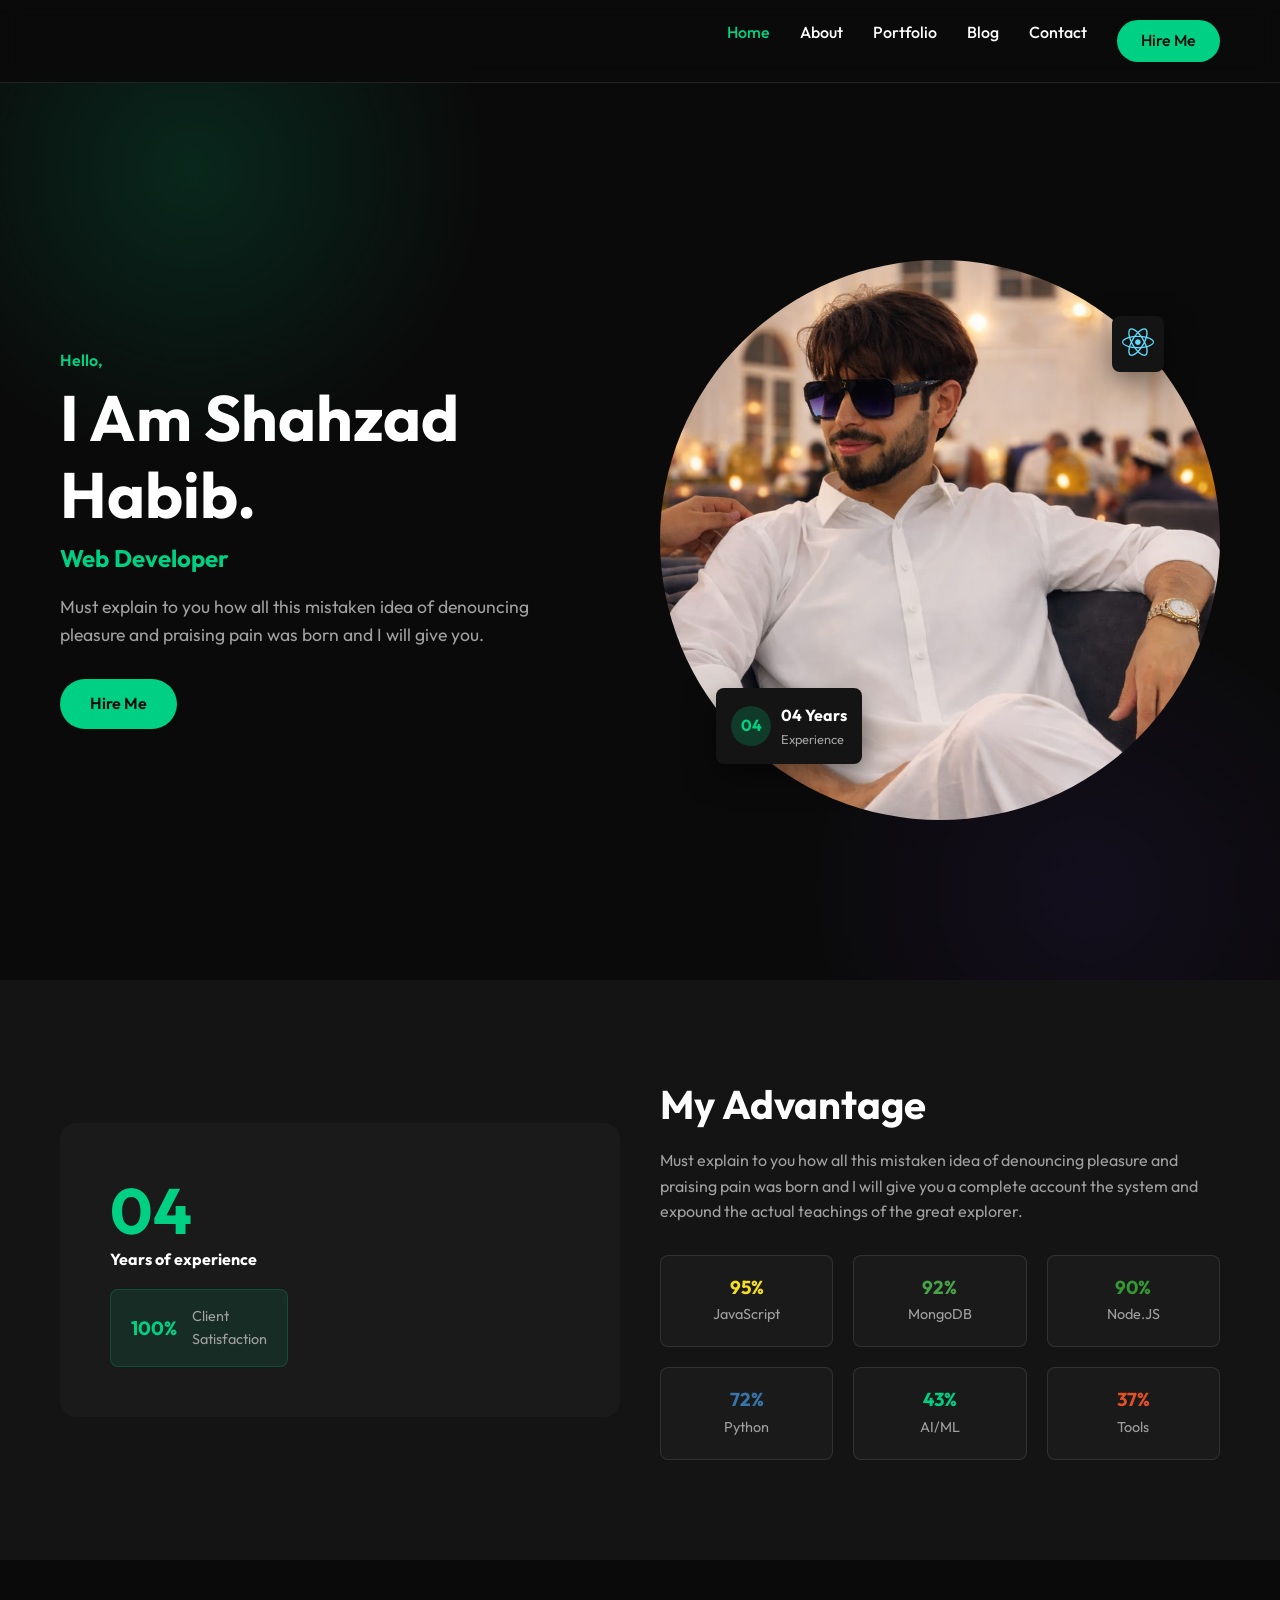
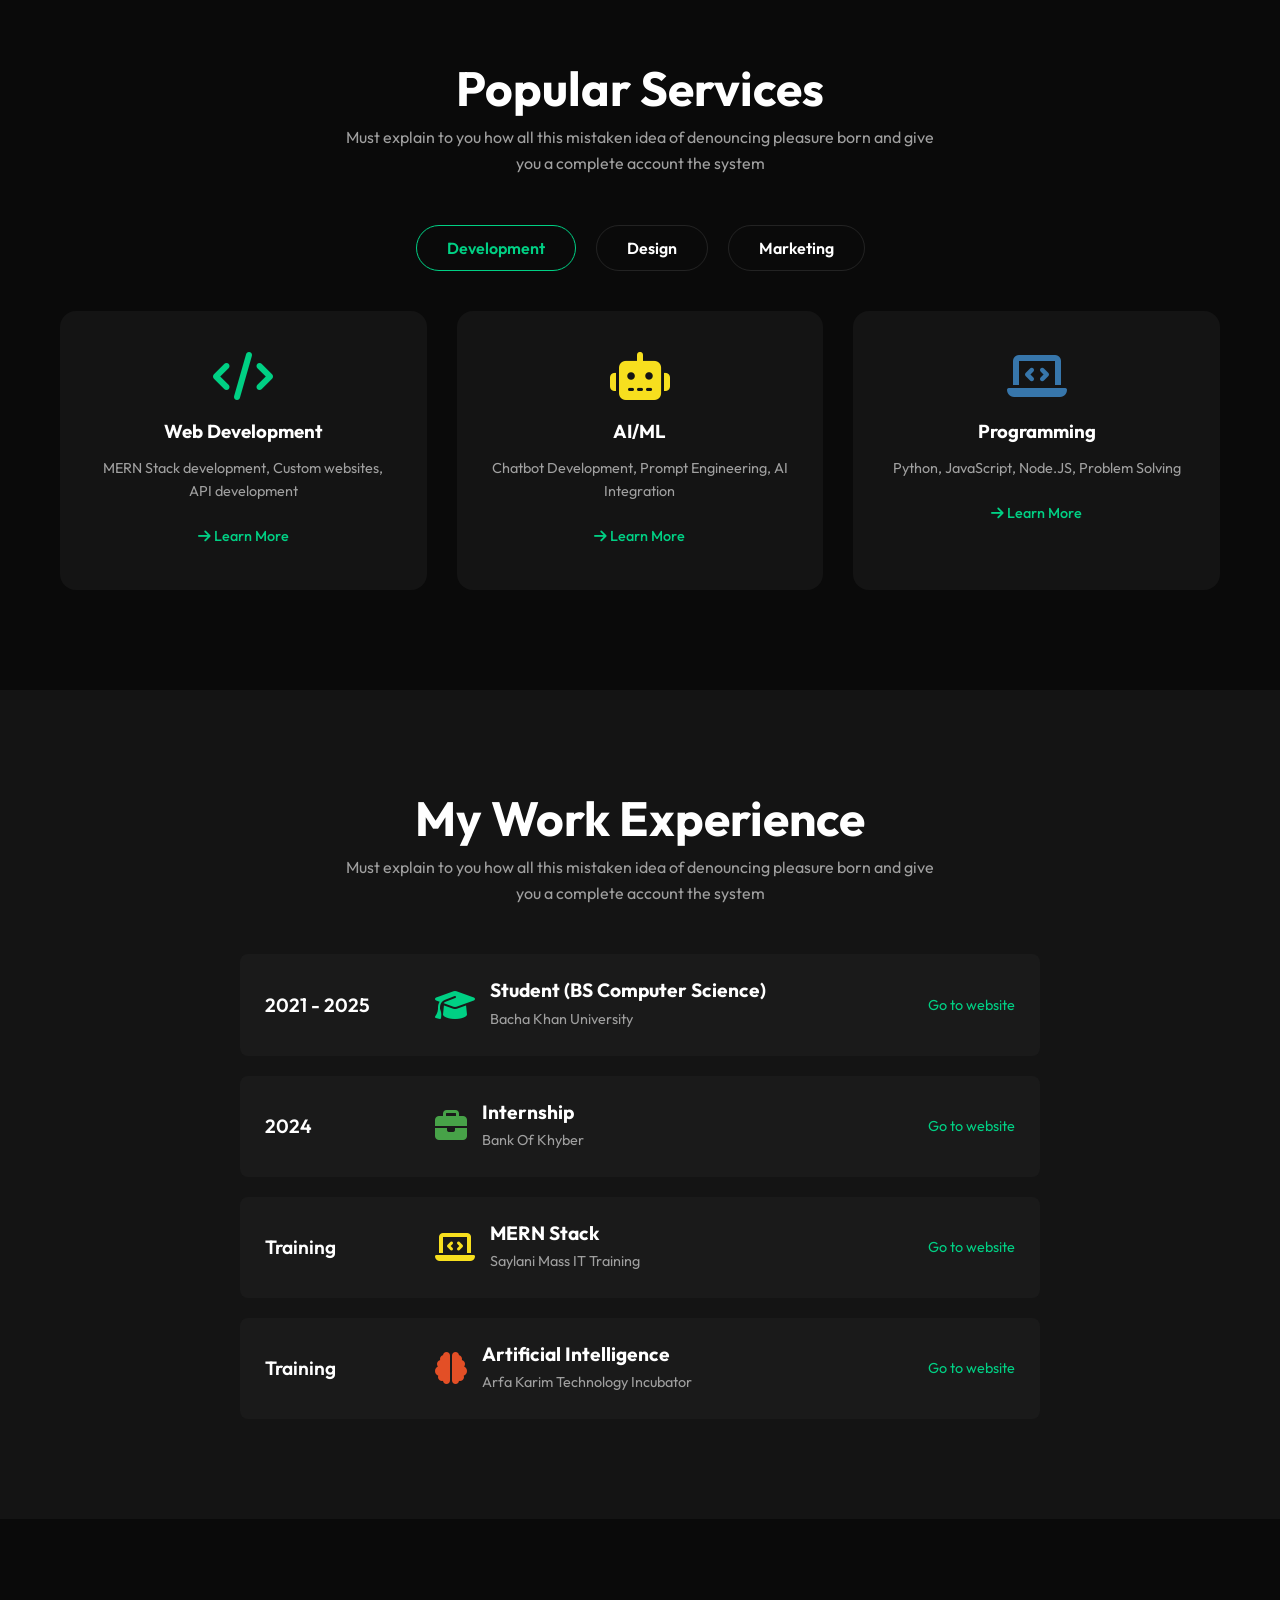
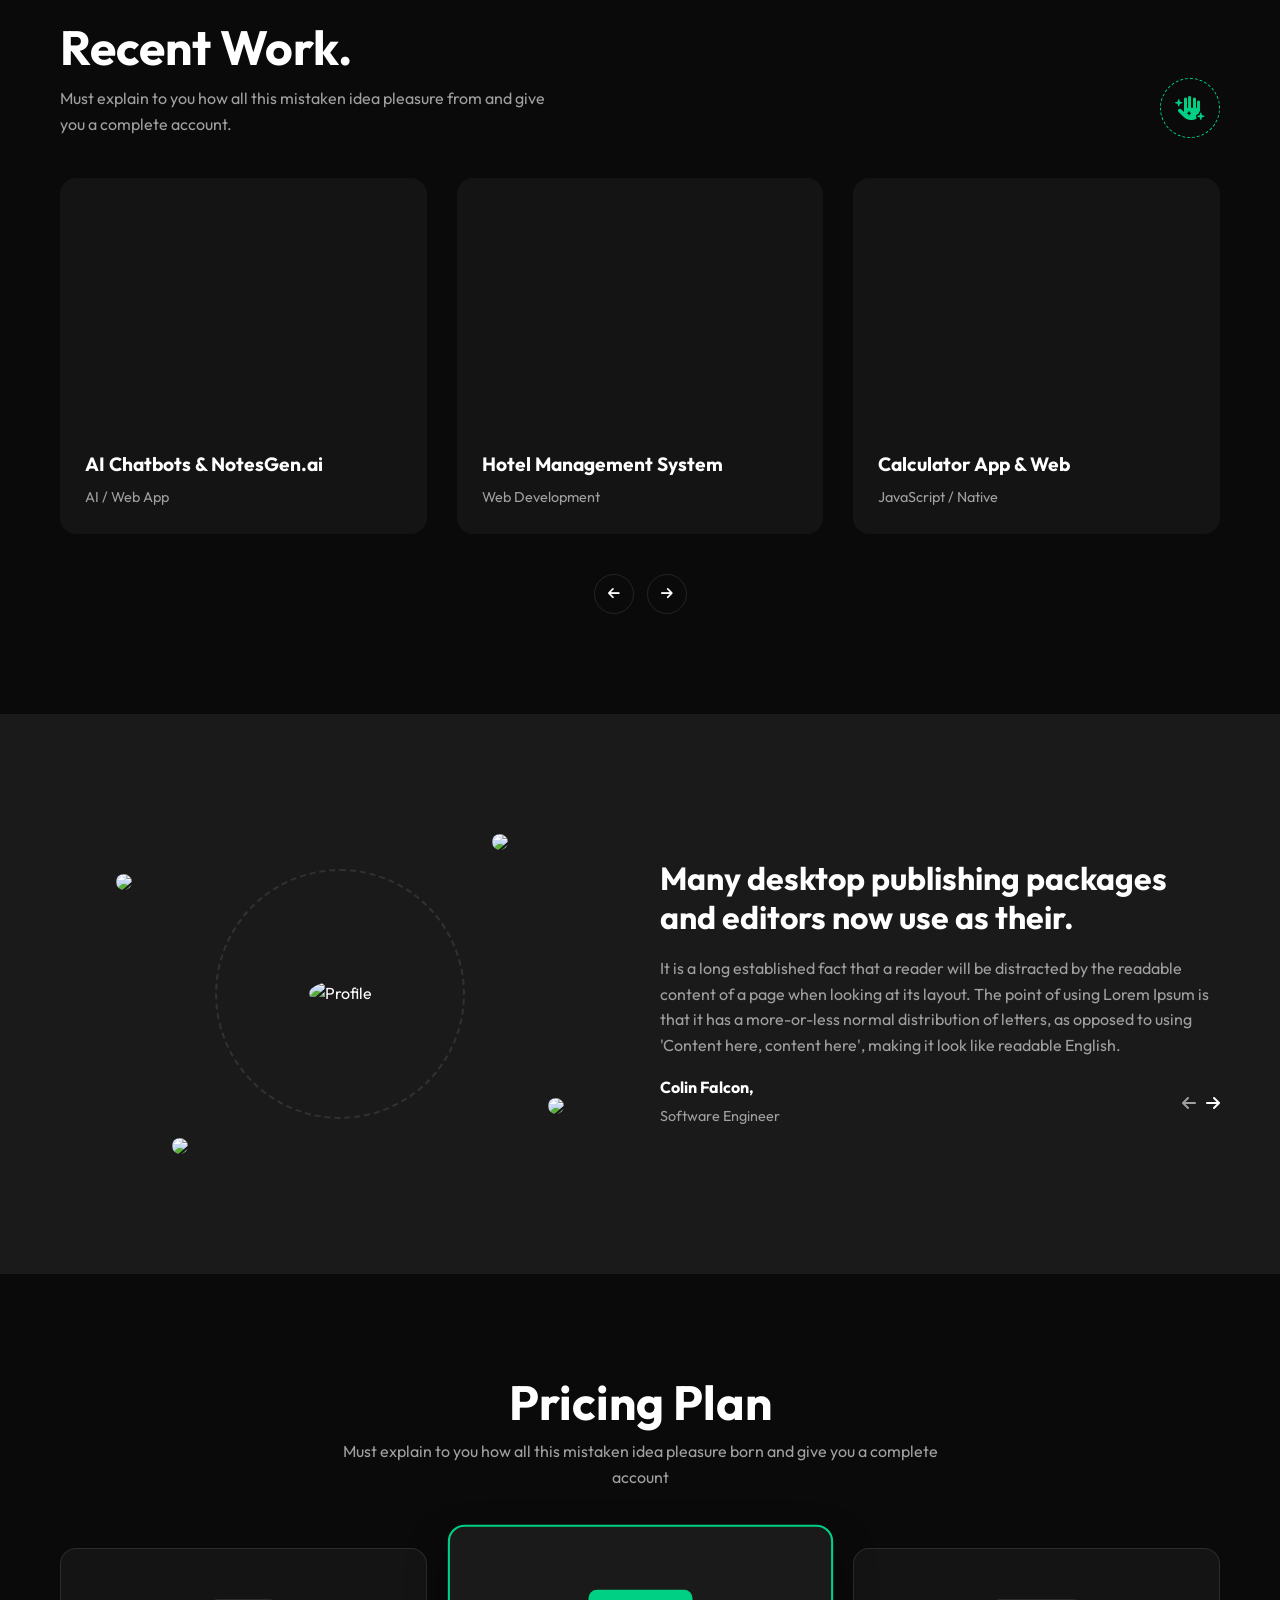
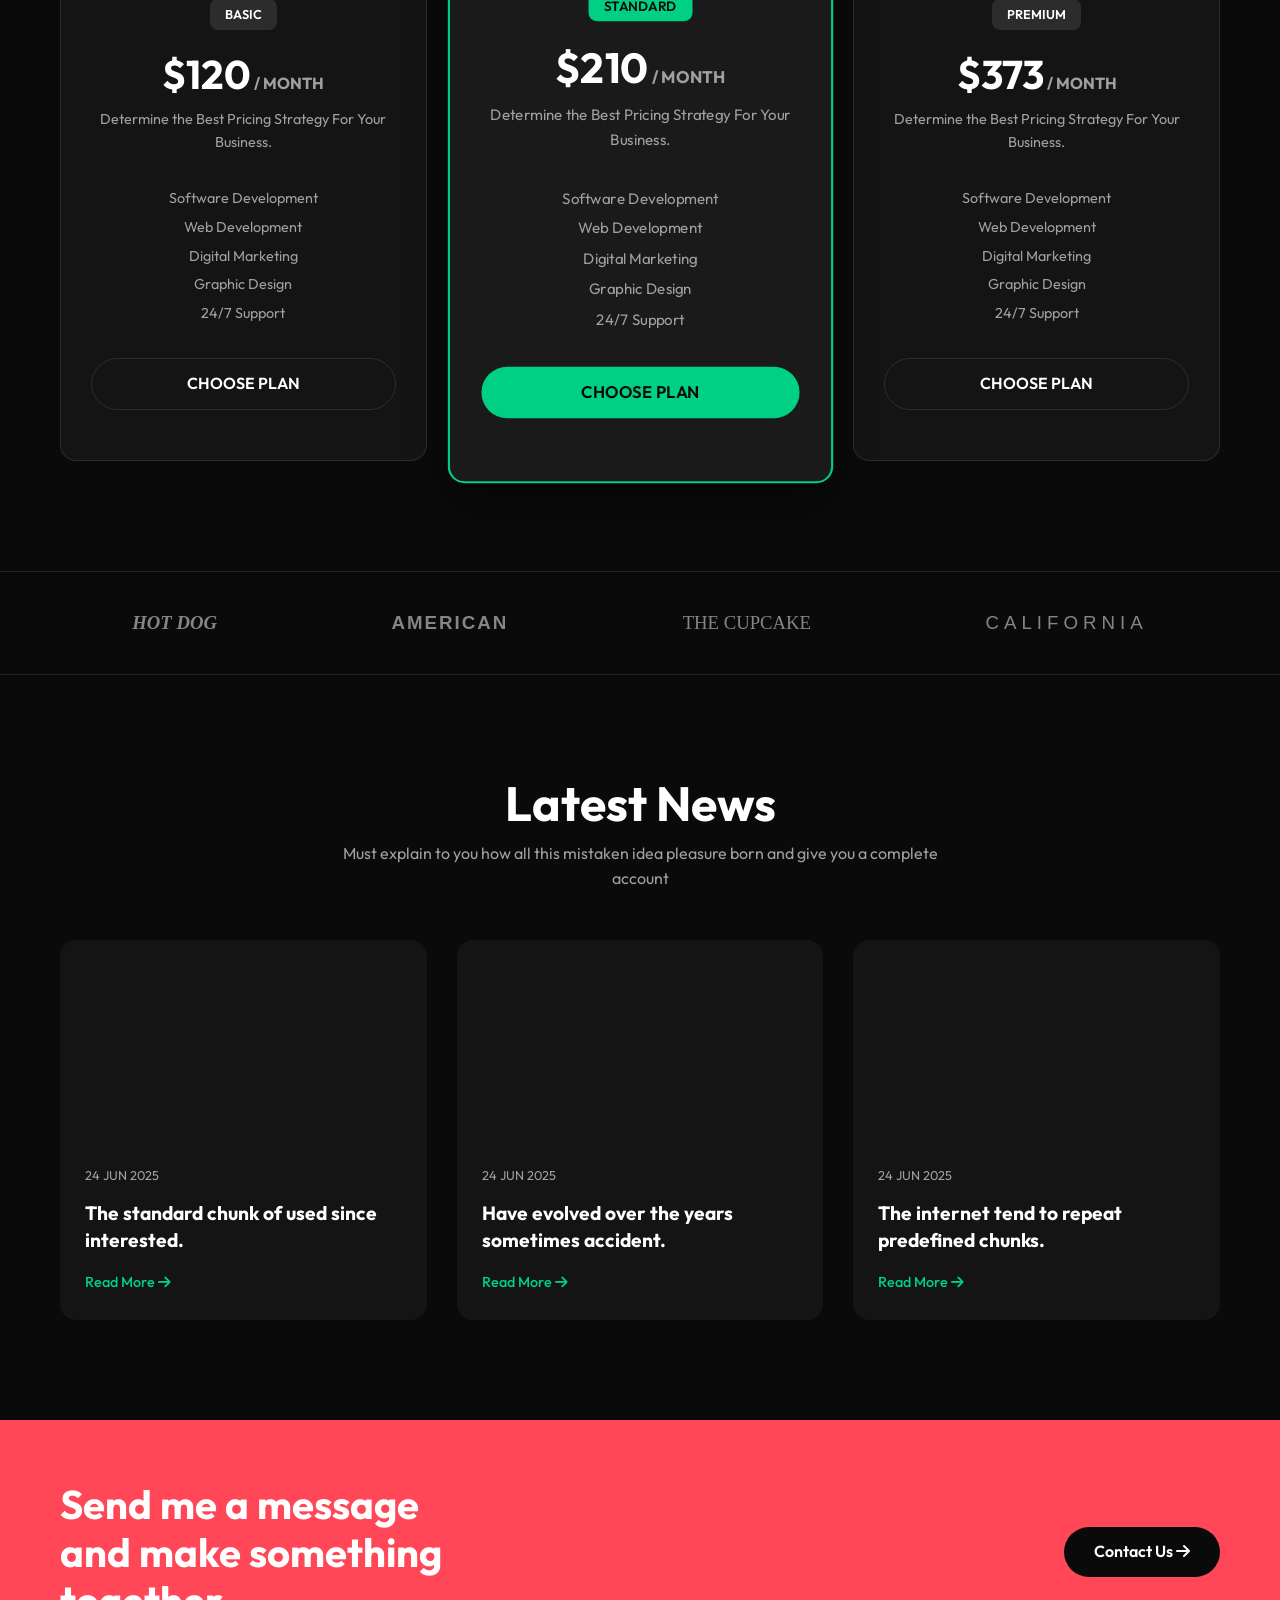
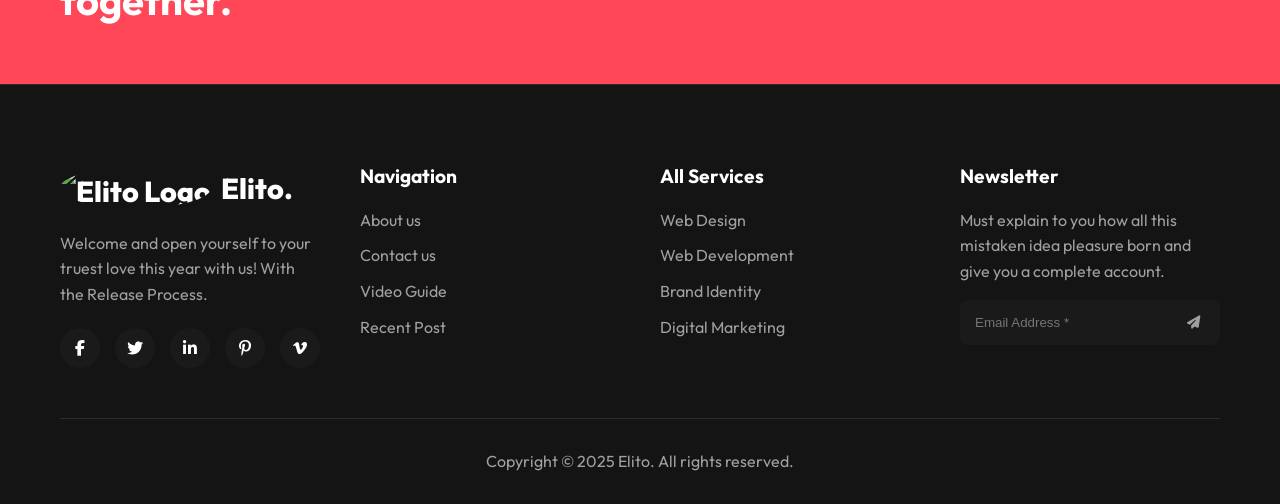
==== index.html @ 78af6037 "Convert PHP to HTML" ====
<!DOCTYPE html>
<html lang="en">
<head>
    <meta charset="UTF-8">
    <meta name="viewport" content="width=device-width, initial-scale=1.0">
    <title>Shahzad Habib - Web Developer Portfolio</title>
    
    <!-- CSS -->
    <link rel="stylesheet" href="assets/css/style.css">
    
    <!-- FontAwesome for Icons -->
    <link rel="stylesheet" href="https://cdnjs.cloudflare.com/ajax/libs/font-awesome/6.4.0/css/all.min.css">
</head>
<body>

<header class="header">
    <div class="container">
        <a href="index.html" class="logo">
            <!-- Add your logo image or text here -->
        </a>
        
        <div class="mobile-toggle" id="mobile-toggle">
            <i class="fas fa-bars"></i>
        </div>

        <nav>
            <ul class="nav-links" id="nav-links">
                <li class="active"><a href="index.html">Home</a></li>
                <li class=""><a href="about.html">About</a></li>
                <li class=""><a href="portfolio.html">Portfolio</a></li>
                <li class=""><a href="blog.html">Blog</a></li>
                <li class=""><a href="contact.html">Contact</a></li>
                <li><a href="#hire" class="btn btn-primary" style="padding: 8px 24px;">Hire Me</a></li>
            </ul>
        </nav>
    </div>
</header>

<main style="padding-top: 80px;">


<!-- Hero Section -->
<section class="hero" style="min-height: 100vh; display: flex; align-items: center; position: relative; overflow: hidden; padding-top: 120px;">
    <!-- Abstract Gradient Background -->
    <div style="position: absolute; top: -20%; left: -10%; width: 50%; height: 60%; background: radial-gradient(circle, rgba(0,208,132,0.15) 0%, rgba(10,10,10,0) 70%); z-index: -1;"></div>
    <div style="position: absolute; bottom: -20%; right: -10%; width: 50%; height: 60%; background: radial-gradient(circle, rgba(100,50,200,0.1) 0%, rgba(10,10,10,0) 70%); z-index: -1;"></div>

    <div class="container grid-2" style="align-items: center;">
        <div class="hero-content">
            <h4 class="text-primary" style="margin-bottom: 10px; font-weight: 600;">Hello,</h4>
            <h1 style="font-size: 4rem; margin-bottom: 10px;">I Am Shahzad Habib.</h1>
            <h3 class="text-primary" style="font-size: 1.5rem; margin-bottom: 20px;">Web Developer</h3>
            <p class="text-muted" style="margin-bottom: 30px; font-size: 1.1rem; max-width: 500px;">
                Must explain to you how all this mistaken idea of denouncing pleasure and praising pain was born and I will give you.
            </p>
            <a href="#contact" class="btn btn-primary">Hire Me</a>
        </div>
        
        <div class="hero-image" style="position: relative;">
            <div style="background: linear-gradient(145deg, #00D084, #007bb5); border-radius: 50%; width: 450px; height: 450px; position: absolute; top: 50%; left: 50%; transform: translate(-50%, -50%); z-index: -1;"></div>
            <img src="assets/images/profile.jpg" alt="Shahzad Habib" style="width: 100%; border-radius: 50%; object-fit: cover; aspect-ratio: 1/1;">
            
            <!-- Floating Elements -->
            <div style="position: absolute; top: 10%; right: 10%; background: var(--bg-card); padding: 10px; border-radius: var(--radius-sm); box-shadow: 0 10px 30px rgba(0,0,0,0.5);">
                <i class="fab fa-react" style="color: #61DAFB; font-size: 2rem;"></i>
            </div>
            <div style="position: absolute; bottom: 10%; left: 10%; background: var(--bg-card); padding: 15px; border-radius: var(--radius-sm); display: flex; align-items: center; gap: 10px; box-shadow: 0 10px 30px rgba(0,0,0,0.5);">
                <div style="background: rgba(0,208,132,0.2); color: var(--primary); width: 40px; height: 40px; display: flex; align-items: center; justify-content: center; border-radius: 50%; font-weight: bold;">04</div>
                <div>
                    <div style="font-weight: bold;">04 Years</div>
                    <div class="text-muted" style="font-size: 0.8rem;">Experience</div>
                </div>
            </div>
        </div>
    </div>
</section>

<!-- My Advantage Section -->
<section style="background-color: var(--bg-card);">
    <div class="container grid-2" style="align-items: center;">
        <div>
            <div style="background: var(--bg-lighter); padding: 50px; border-radius: var(--radius-md); position: relative;">
                <h2 style="font-size: 4rem; color: var(--primary); margin-bottom: 0;">04</h2>
                <h4 style="margin-bottom: 20px;">Years of experience</h4>
                <div style="display: flex; align-items: center; gap: 15px; background: rgba(0,208,132,0.1); padding: 15px 20px; border-radius: var(--radius-sm); border: 1px solid rgba(0,208,132,0.2); width: fit-content;">
                    <span style="color: var(--primary); font-weight: bold; font-size: 1.2rem;">100%</span>
                    <span class="text-muted" style="font-size: 0.9rem;">Client<br>Satisfaction</span>
                </div>
            </div>
        </div>
        
        <div>
            <h2 style="font-size: 2.5rem; margin-bottom: 20px;">My Advantage</h2>
            <p class="text-muted" style="margin-bottom: 30px;">Must explain to you how all this mistaken idea of denouncing pleasure and praising pain was born and I will give you a complete account the system and expound the actual teachings of the great explorer.</p>
            
            <div class="grid-3" style="gap: 20px;">
                <!-- Skill items -->
                <div style="background: var(--bg-lighter); padding: 20px; border-radius: var(--radius-sm); text-align: center; border: 1px solid var(--border-color);">
                    <h3 style="color: #F7DF1E; margin-bottom: 5px;">95%</h3>
                    <p class="text-muted" style="font-size: 0.9rem;">JavaScript</p>
                </div>
                <div style="background: var(--bg-lighter); padding: 20px; border-radius: var(--radius-sm); text-align: center; border: 1px solid var(--border-color);">
                    <h3 style="color: #47A248; margin-bottom: 5px;">92%</h3>
                    <p class="text-muted" style="font-size: 0.9rem;">MongoDB</p>
                </div>
                <div style="background: var(--bg-lighter); padding: 20px; border-radius: var(--radius-sm); text-align: center; border: 1px solid var(--border-color);">
                    <h3 style="color: #339933; margin-bottom: 5px;">90%</h3>
                    <p class="text-muted" style="font-size: 0.9rem;">Node.JS</p>
                </div>
                <div style="background: var(--bg-lighter); padding: 20px; border-radius: var(--radius-sm); text-align: center; border: 1px solid var(--border-color);">
                    <h3 style="color: #3776AB; margin-bottom: 5px;">72%</h3>
                    <p class="text-muted" style="font-size: 0.9rem;">Python</p>
                </div>
                <div style="background: var(--bg-lighter); padding: 20px; border-radius: var(--radius-sm); text-align: center; border: 1px solid var(--border-color);">
                    <h3 style="color: var(--primary); margin-bottom: 5px;">43%</h3>
                    <p class="text-muted" style="font-size: 0.9rem;">AI/ML</p>
                </div>
                <div style="background: var(--bg-lighter); padding: 20px; border-radius: var(--radius-sm); text-align: center; border: 1px solid var(--border-color);">
                    <h3 style="color: #E34F26; margin-bottom: 5px;">37%</h3>
                    <p class="text-muted" style="font-size: 0.9rem;">Tools</p>
                </div>
            </div>
        </div>
    </div>
</section>

<!-- Popular Services -->
<section>
    <div class="container">
        <h2 class="section-title">Popular Services</h2>
        <p class="section-subtitle">Must explain to you how all this mistaken idea of denouncing pleasure born and give you a complete account the system</p>
        
        <div style="display: flex; justify-content: center; gap: 20px; margin-bottom: 40px;">
            <button class="btn btn-outline" style="border-color: var(--primary); color: var(--primary);">Development</button>
            <button class="btn btn-outline">Design</button>
            <button class="btn btn-outline">Marketing</button>
        </div>

        <div class="grid-3">
            <div style="background: var(--bg-card); padding: 40px 30px; border-radius: var(--radius-md); text-align: center; border: 1px solid transparent; transition: var(--transition);" onmouseover="this.style.borderColor='var(--primary)'" onmouseout="this.style.borderColor='transparent'">
                <i class="fas fa-code" style="font-size: 3rem; color: var(--primary); margin-bottom: 20px;"></i>
                <h3 style="margin-bottom: 15px;">Web Development</h3>
                <p class="text-muted" style="margin-bottom: 20px; font-size: 0.9rem;">MERN Stack development, Custom websites, API development</p>
                <a href="#" style="color: var(--primary); font-weight: 500; font-size: 0.9rem;"><i class="fas fa-arrow-right"></i> Learn More</a>
            </div>
            
            <div style="background: var(--bg-card); padding: 40px 30px; border-radius: var(--radius-md); text-align: center; border: 1px solid transparent; transition: var(--transition);" onmouseover="this.style.borderColor='var(--primary)'" onmouseout="this.style.borderColor='transparent'">
                <i class="fas fa-robot" style="font-size: 3rem; color: #f7df1e; margin-bottom: 20px;"></i>
                <h3 style="margin-bottom: 15px;">AI/ML</h3>
                <p class="text-muted" style="margin-bottom: 20px; font-size: 0.9rem;">Chatbot Development, Prompt Engineering, AI Integration</p>
                <a href="#" style="color: var(--primary); font-weight: 500; font-size: 0.9rem;"><i class="fas fa-arrow-right"></i> Learn More</a>
            </div>
            
            <div style="background: var(--bg-card); padding: 40px 30px; border-radius: var(--radius-md); text-align: center; border: 1px solid transparent; transition: var(--transition);" onmouseover="this.style.borderColor='var(--primary)'" onmouseout="this.style.borderColor='transparent'">
                <i class="fas fa-laptop-code" style="font-size: 3rem; color: #3776ab; margin-bottom: 20px;"></i>
                <h3 style="margin-bottom: 15px;">Programming</h3>
                <p class="text-muted" style="margin-bottom: 20px; font-size: 0.9rem;">Python, JavaScript, Node.JS, Problem Solving</p>
                <a href="#" style="color: var(--primary); font-weight: 500; font-size: 0.9rem;"><i class="fas fa-arrow-right"></i> Learn More</a>
            </div>
        </div>
    </div>
</section>

<!-- Work Experience -->
<section style="background: var(--bg-card);">
    <div class="container">
        <h2 class="section-title">My Work Experience</h2>
        <p class="section-subtitle">Must explain to you how all this mistaken idea of denouncing pleasure born and give you a complete account the system</p>
        
        <div style="max-width: 800px; margin: 0 auto; display: flex; flex-direction: column; gap: 20px;">
            <div style="background: var(--bg-lighter); padding: 25px; border-radius: var(--radius-sm); display: flex; align-items: center; justify-content: space-between; flex-wrap: wrap; gap: 20px; transition: var(--transition);" onmouseover="this.style.transform='translateX(10px)'" onmouseout="this.style.transform='translateX(0)'">
                <div style="font-weight: 600; font-size: 1.2rem; min-width: 150px;">2021 - 2025</div>
                <div style="display: flex; align-items: center; gap: 15px; flex: 1;">
                    <i class="fas fa-graduation-cap" style="font-size: 2rem; color: var(--primary);"></i>
                    <div>
                        <h3 style="margin-bottom: 5px; font-size: 1.2rem;">Student (BS Computer Science)</h3>
                        <p class="text-muted" style="font-size: 0.9rem;">Bacha Khan University</p>
                    </div>
                </div>
                <a href="#" style="color: var(--primary); font-size: 0.9rem;">Go to website</a>
            </div>
            
            <div style="background: var(--bg-lighter); padding: 25px; border-radius: var(--radius-sm); display: flex; align-items: center; justify-content: space-between; flex-wrap: wrap; gap: 20px; transition: var(--transition);" onmouseover="this.style.transform='translateX(10px)'" onmouseout="this.style.transform='translateX(0)'">
                <div style="font-weight: 600; font-size: 1.2rem; min-width: 150px;">2024</div>
                <div style="display: flex; align-items: center; gap: 15px; flex: 1;">
                    <i class="fas fa-briefcase" style="font-size: 2rem; color: #47A248;"></i>
                    <div>
                        <h3 style="margin-bottom: 5px; font-size: 1.2rem;">Internship</h3>
                        <p class="text-muted" style="font-size: 0.9rem;">Bank Of Khyber</p>
                    </div>
                </div>
                <a href="#" style="color: var(--primary); font-size: 0.9rem;">Go to website</a>
            </div>

            <div style="background: var(--bg-lighter); padding: 25px; border-radius: var(--radius-sm); display: flex; align-items: center; justify-content: space-between; flex-wrap: wrap; gap: 20px; transition: var(--transition);" onmouseover="this.style.transform='translateX(10px)'" onmouseout="this.style.transform='translateX(0)'">
                <div style="font-weight: 600; font-size: 1.2rem; min-width: 150px;">Training</div>
                <div style="display: flex; align-items: center; gap: 15px; flex: 1;">
                    <i class="fas fa-laptop-code" style="font-size: 2rem; color: #F7DF1E;"></i>
                    <div>
                        <h3 style="margin-bottom: 5px; font-size: 1.2rem;">MERN Stack</h3>
                        <p class="text-muted" style="font-size: 0.9rem;">Saylani Mass IT Training</p>
                    </div>
                </div>
                <a href="#" style="color: var(--primary); font-size: 0.9rem;">Go to website</a>
            </div>

            <div style="background: var(--bg-lighter); padding: 25px; border-radius: var(--radius-sm); display: flex; align-items: center; justify-content: space-between; flex-wrap: wrap; gap: 20px; transition: var(--transition);" onmouseover="this.style.transform='translateX(10px)'" onmouseout="this.style.transform='translateX(0)'">
                <div style="font-weight: 600; font-size: 1.2rem; min-width: 150px;">Training</div>
                <div style="display: flex; align-items: center; gap: 15px; flex: 1;">
                    <i class="fas fa-brain" style="font-size: 2rem; color: #E34F26;"></i>
                    <div>
                        <h3 style="margin-bottom: 5px; font-size: 1.2rem;">Artificial Intelligence</h3>
                        <p class="text-muted" style="font-size: 0.9rem;">Arfa Karim Technology Incubator</p>
                    </div>
                </div>
                <a href="#" style="color: var(--primary); font-size: 0.9rem;">Go to website</a>
            </div>
        </div>
    </div>
</section>

<!-- Recent Work -->
<section>
    <div class="container">
        <div style="display: flex; justify-content: space-between; align-items: flex-end; margin-bottom: 40px;">
            <div>
                <h2 class="section-title" style="text-align: left; margin-bottom: 10px;">Recent Work.</h2>
                <p class="text-muted" style="max-width: 500px;">Must explain to you how all this mistaken idea pleasure from and give you a complete account.</p>
            </div>
            <div>
                <div style="width: 60px; height: 60px; border-radius: 50%; border: 1px dashed var(--primary); display: flex; align-items: center; justify-content: center;">
                    <i class="fas fa-hand-sparkles" style="color: var(--primary); font-size: 1.5rem;"></i>
                </div>
            </div>
        </div>

        <div class="grid-3">
            <div style="border-radius: var(--radius-md); overflow: hidden; background: var(--bg-card);">
                <div style="height: 250px; background: url('https://images.unsplash.com/photo-1555066931-4365d14bab8c?auto=format&fit=crop&q=80') center/cover; position: relative;">
                    <div style="position: absolute; inset: 0; background: rgba(0,0,0,0.5); opacity: 0; transition: var(--transition); display: flex; align-items: center; justify-content: center;" onmouseover="this.style.opacity='1'" onmouseout="this.style.opacity='0'">
                        <a href="#" class="btn btn-primary">View Case <i class="fas fa-arrow-right"></i></a>
                    </div>
                </div>
                <div style="padding: 25px;">
                    <h3 style="margin-bottom: 10px; font-size: 1.2rem;">AI Chatbots & NotesGen.ai</h3>
                    <p class="text-muted" style="font-size: 0.9rem;">AI / Web App</p>
                </div>
            </div>
            
            <div style="border-radius: var(--radius-md); overflow: hidden; background: var(--bg-card);">
                <div style="height: 250px; background: url('https://images.unsplash.com/photo-1566073771259-6a8506099945?auto=format&fit=crop&q=80') center/cover; position: relative;">
                    <div style="position: absolute; inset: 0; background: rgba(0,0,0,0.5); opacity: 0; transition: var(--transition); display: flex; align-items: center; justify-content: center;" onmouseover="this.style.opacity='1'" onmouseout="this.style.opacity='0'">
                        <a href="#" class="btn btn-primary">View Case <i class="fas fa-arrow-right"></i></a>
                    </div>
                </div>
                <div style="padding: 25px;">
                    <h3 style="margin-bottom: 10px; font-size: 1.2rem;">Hotel Management System</h3>
                    <p class="text-muted" style="font-size: 0.9rem;">Web Development</p>
                </div>
            </div>

            <div style="border-radius: var(--radius-md); overflow: hidden; background: var(--bg-card);">
                <div style="height: 250px; background: url('https://images.unsplash.com/photo-1587145820266-a5951ee6f620?auto=format&fit=crop&q=80') center/cover; position: relative;">
                    <div style="position: absolute; inset: 0; background: rgba(0,0,0,0.5); opacity: 0; transition: var(--transition); display: flex; align-items: center; justify-content: center;" onmouseover="this.style.opacity='1'" onmouseout="this.style.opacity='0'">
                        <a href="#" class="btn btn-primary">View Case <i class="fas fa-arrow-right"></i></a>
                    </div>
                </div>
                <div style="padding: 25px;">
                    <h3 style="margin-bottom: 10px; font-size: 1.2rem;">Calculator App & Web</h3>
                    <p class="text-muted" style="font-size: 0.9rem;">JavaScript / Native</p>
                </div>
            </div>
        </div>
        
        <div style="text-align: center; margin-top: 40px;">
            <button style="background: transparent; border: 1px solid var(--border-color); color: var(--text-main); width: 40px; height: 40px; border-radius: 50%; margin: 0 5px; cursor: pointer; transition: var(--transition);" onmouseover="this.style.background='var(--primary)'; this.style.borderColor='var(--primary)'" onmouseout="this.style.background='transparent'; this.style.borderColor='var(--border-color)'"><i class="fas fa-arrow-left"></i></button>
            <button style="background: transparent; border: 1px solid var(--border-color); color: var(--text-main); width: 40px; height: 40px; border-radius: 50%; margin: 0 5px; cursor: pointer; transition: var(--transition);" onmouseover="this.style.background='var(--primary)'; this.style.borderColor='var(--primary)'" onmouseout="this.style.background='transparent'; this.style.borderColor='var(--border-color)'"><i class="fas fa-arrow-right"></i></button>
        </div>
    </div>
</section>

<!-- Testimonial / Desktop Publishing Grid -->
<section style="background: var(--bg-lighter); padding: 80px 0;">
    <div class="container grid-2" style="align-items: center;">
        <div style="position: relative; height: 400px; display: flex; align-items: center; justify-content: center;">
            <div style="width: 250px; height: 250px; border-radius: 50%; border: 2px dashed rgba(255,255,255,0.1); position: absolute;"></div>
            <img src="https://ui-avatars.com/api/?name=Shahzad+Habib&size=150&background=00D084&color=fff" style="border-radius: 50%; z-index: 2;" alt="Profile">
            <img src="https://ui-avatars.com/api/?name=Client+1&size=60&background=random" style="position: absolute; top: 20%; left: 10%; border-radius: 50%;">
            <img src="https://ui-avatars.com/api/?name=Client+2&size=60&background=random" style="position: absolute; bottom: 20%; right: 10%; border-radius: 50%;">
            <img src="https://ui-avatars.com/api/?name=Client+3&size=60&background=random" style="position: absolute; top: 10%; right: 20%; border-radius: 50%;">
            <img src="https://ui-avatars.com/api/?name=Client+4&size=60&background=random" style="position: absolute; bottom: 10%; left: 20%; border-radius: 50%;">
        </div>
        <div>
            <h2 style="font-size: 2rem; margin-bottom: 20px;">Many desktop publishing packages and editors now use as their.</h2>
            <p class="text-muted" style="margin-bottom: 20px;">It is a long established fact that a reader will be distracted by the readable content of a page when looking at its layout. The point of using Lorem Ipsum is that it has a more-or-less normal distribution of letters, as opposed to using 'Content here, content here', making it look like readable English.</p>
            <div style="display: flex; align-items: center; justify-content: space-between;">
                <div>
                    <h4 style="margin-bottom: 5px;">Colin Falcon,</h4>
                    <span class="text-muted" style="font-size: 0.9rem;">Software Engineer</span>
                </div>
                <div style="display: flex; gap: 10px;">
                    <i class="fas fa-arrow-left text-muted" style="cursor: pointer;"></i>
                    <i class="fas fa-arrow-right text-main" style="cursor: pointer;"></i>
                </div>
            </div>
        </div>
    </div>
</section>

<!-- Pricing Plan -->
<section>
    <div class="container">
        <h2 class="section-title">Pricing Plan</h2>
        <p class="section-subtitle">Must explain to you how all this mistaken idea pleasure born and give you a complete account</p>

        <div class="grid-3" style="align-items: center;">
            <!-- Basic Plan -->
            <div style="background: var(--bg-card); padding: 50px 30px; border-radius: var(--radius-md); text-align: center; border: 1px solid var(--border-color);">
                <div style="display: inline-block; padding: 5px 15px; border-radius: var(--radius-sm); font-size: 0.8rem; font-weight: 600; margin-bottom: 20px; background: rgba(255,255,255,0.1);">BASIC</div>
                <h2 style="font-size: 2.5rem; margin-bottom: 10px;">$120<span style="font-size: 1rem; color: var(--text-muted);"> / MONTH</span></h2>
                <p class="text-muted" style="margin-bottom: 30px; font-size: 0.9rem;">Determine the Best Pricing Strategy For Your Business.</p>
                <ul style="margin-bottom: 30px; color: var(--text-muted); font-size: 0.9rem; line-height: 2;">
                    <li>Software Development</li>
                    <li>Web Development</li>
                    <li>Digital Marketing</li>
                    <li>Graphic Design</li>
                    <li>24/7 Support</li>
                </ul>
                <a href="#" class="btn btn-outline" style="width: 100%;">CHOOSE PLAN</a>
            </div>

            <!-- Standard Plan -->
            <div style="background: var(--bg-lighter); padding: 60px 30px; border-radius: var(--radius-md); text-align: center; border: 2px solid var(--primary); transform: scale(1.05); box-shadow: 0 20px 40px rgba(0,0,0,0.4);">
                <div style="display: inline-block; padding: 5px 15px; border-radius: var(--radius-sm); font-size: 0.8rem; font-weight: 600; margin-bottom: 20px; background: var(--primary); color: var(--bg-dark);">STANDARD</div>
                <h2 style="font-size: 2.5rem; margin-bottom: 10px;">$210<span style="font-size: 1rem; color: var(--text-muted);"> / MONTH</span></h2>
                <p class="text-muted" style="margin-bottom: 30px; font-size: 0.9rem;">Determine the Best Pricing Strategy For Your Business.</p>
                <ul style="margin-bottom: 30px; color: var(--text-muted); font-size: 0.9rem; line-height: 2;">
                    <li>Software Development</li>
                    <li>Web Development</li>
                    <li>Digital Marketing</li>
                    <li>Graphic Design</li>
                    <li>24/7 Support</li>
                </ul>
                <a href="#" class="btn btn-primary" style="width: 100%;">CHOOSE PLAN</a>
            </div>

            <!-- Premium Plan -->
            <div style="background: var(--bg-card); padding: 50px 30px; border-radius: var(--radius-md); text-align: center; border: 1px solid var(--border-color);">
                <div style="display: inline-block; padding: 5px 15px; border-radius: var(--radius-sm); font-size: 0.8rem; font-weight: 600; margin-bottom: 20px; background: rgba(255,255,255,0.1);">PREMIUM</div>
                <h2 style="font-size: 2.5rem; margin-bottom: 10px;">$373<span style="font-size: 1rem; color: var(--text-muted);"> / MONTH</span></h2>
                <p class="text-muted" style="margin-bottom: 30px; font-size: 0.9rem;">Determine the Best Pricing Strategy For Your Business.</p>
                <ul style="margin-bottom: 30px; color: var(--text-muted); font-size: 0.9rem; line-height: 2;">
                    <li>Software Development</li>
                    <li>Web Development</li>
                    <li>Digital Marketing</li>
                    <li>Graphic Design</li>
                    <li>24/7 Support</li>
                </ul>
                <a href="#" class="btn btn-outline" style="width: 100%;">CHOOSE PLAN</a>
            </div>
        </div>
    </div>
</section>

<!-- Partners section -->
<section style="padding: 40px 0; border-top: 1px solid var(--border-color); border-bottom: 1px solid var(--border-color);">
    <div class="container" style="display: flex; justify-content: space-around; align-items: center; flex-wrap: wrap; gap: 30px; opacity: 0.5;">
        <h3 style="font-family: serif; font-style: italic; margin: 0;">HOT DOG</h3>
        <h3 style="font-family: sans-serif; font-weight: 800; letter-spacing: 2px; margin: 0;">AMERICAN</h3>
        <h3 style="font-family: serif; font-weight: 300; margin: 0;">THE CUPCAKE</h3>
        <h3 style="font-family: sans-serif; font-weight: 200; letter-spacing: 5px; margin: 0;">CALIFORNIA</h3>
    </div>
</section>

<!-- Latest News Section -->
<section>
    <div class="container">
        <h2 class="section-title">Latest News</h2>
        <p class="section-subtitle">Must explain to you how all this mistaken idea pleasure born and give you a complete account</p>

        <div class="grid-3">
            <div style="background: var(--bg-card); border-radius: var(--radius-md); overflow: hidden;">
                <div style="height: 200px; background: url('https://images.unsplash.com/photo-1498050108023-c5249f4df085?auto=format&fit=crop&q=80') center/cover;"></div>
                <div style="padding: 25px;">
                    <div class="text-muted" style="font-size: 0.8rem; margin-bottom: 15px;">24 JUN 2025</div>
                    <h3 style="font-size: 1.2rem; margin-bottom: 15px; line-height: 1.4;">The standard chunk of used since interested.</h3>
                    <a href="blog.html" style="color: var(--primary); font-size: 0.9rem; font-weight: 500;">Read More <i class="fas fa-arrow-right"></i></a>
                </div>
            </div>
            
            <div style="background: var(--bg-card); border-radius: var(--radius-md); overflow: hidden;">
                <div style="height: 200px; background: url('https://images.unsplash.com/photo-1551288049-bebda4e38f71?auto=format&fit=crop&q=80') center/cover;"></div>
                <div style="padding: 25px;">
                    <div class="text-muted" style="font-size: 0.8rem; margin-bottom: 15px;">24 JUN 2025</div>
                    <h3 style="font-size: 1.2rem; margin-bottom: 15px; line-height: 1.4;">Have evolved over the years sometimes accident.</h3>
                    <a href="blog.html" style="color: var(--primary); font-size: 0.9rem; font-weight: 500;">Read More <i class="fas fa-arrow-right"></i></a>
                </div>
            </div>
            
            <div style="background: var(--bg-card); border-radius: var(--radius-md); overflow: hidden;">
                <div style="height: 200px; background: url('https://images.unsplash.com/photo-1522071820081-009f0129c71c?auto=format&fit=crop&q=80') center/cover;"></div>
                <div style="padding: 25px;">
                    <div class="text-muted" style="font-size: 0.8rem; margin-bottom: 15px;">24 JUN 2025</div>
                    <h3 style="font-size: 1.2rem; margin-bottom: 15px; line-height: 1.4;">The internet tend to repeat predefined chunks.</h3>
                    <a href="blog.html" style="color: var(--primary); font-size: 0.9rem; font-weight: 500;">Read More <i class="fas fa-arrow-right"></i></a>
                </div>
            </div>
        </div>
    </div>
</section>

<!-- Call to action footer banner -->
<section style="padding: 0;">
    <div style="background: #FF4757; padding: 60px 0;">
        <div class="container grid-2" style="align-items: center;">
            <h2 style="font-size: 2.5rem; margin: 0;">Send me a message<br>and make something together.</h2>
            <div style="text-align: right;">
                <a href="contact.html" class="btn" style="background: var(--bg-dark); color: var(--text-main);">Contact Us <i class="fas fa-arrow-right"></i></a>
            </div>
        </div>
    </div>
</section>

</main>

<footer class="footer">
    <div class="container">
        <div class="footer-grid">
            <div class="footer-col" style="flex: 2;">
                <a href="index.html" class="logo" style="margin-bottom: 20px;">
                    <img src="https://ui-avatars.com/api/?name=Elito&background=00D084&color=fff&rounded=true" alt="Elito Logo"> Elito.
                </a>
                <p class="text-muted" style="margin-bottom: 20px; max-width: 300px;">
                    Welcome and open yourself to your truest love this year with us! With the Release Process.
                </p>
                <div class="social-links">
                    <a href="#"><i class="fab fa-facebook-f"></i></a>
                    <a href="#"><i class="fab fa-twitter"></i></a>
                    <a href="www.linkedin.com/in/shehzad-khan-921556282"><i class="fab fa-linkedin-in"></i></a>
                    <a href="#"><i class="fab fa-pinterest-p"></i></a>
                    <a href="#"><i class="fab fa-vimeo-v"></i></a>
                </div>
            </div>
            
            <div class="footer-col">
                <h4>Navigation</h4>
                <ul>
                    <li><a href="about.html">About us</a></li>
                    <li><a href="contact.html">Contact us</a></li>
                    <li><a href="#">Video Guide</a></li>
                    <li><a href="blog.html">Recent Post</a></li>
                </ul>
            </div>
            
            <div class="footer-col">
                <h4>All Services</h4>
                <ul>
                    <li><a href="#">Web Design</a></li>
                    <li><a href="#">Web Development</a></li>
                    <li><a href="#">Brand Identity</a></li>
                    <li><a href="#">Digital Marketing</a></li>
                </ul>
            </div>
            
            <div class="footer-col" style="flex: 1.5;">
                <h4>Newsletter</h4>
                <p class="text-muted" style="margin-bottom: 15px;">Must explain to you how all this mistaken idea pleasure born and give you a complete account.</p>
                <form action="#" method="POST" style="display: flex; background: var(--bg-lighter); padding: 5px; border-radius: var(--radius-sm);">
                    <input type="email" placeholder="Email Address *" style="background: transparent; border: none; color: var(--text-main); padding: 10px; width: 100%; outline: none;">
                    <button type="submit" style="background: transparent; border: none; color: var(--text-muted); padding: 0 15px; cursor: pointer;"><i class="fas fa-paper-plane"></i></button>
                </form>
            </div>
        </div>
        
        <div class="footer-bottom">
            <p>Copyright &copy; 2025 Elito. All rights reserved.</p>
        </div>
    </div>
</footer>

<!-- JavaScript -->
<script src="assets/js/main.js"></script>
</body>
</html>
---- assets/css/style.css ----
@import url('https://fonts.googleapis.com/css2?family=Outfit:wght@300;400;500;600;700;800&display=swap');

:root {
    --bg-dark: #0a0a0a;
    --bg-card: #141414;
    --bg-lighter: #1a1a1a;
    --primary: #00D084;
    --primary-hover: #00a86b;
    --text-main: #ffffff;
    --text-muted: #a0a0a0;
    --text-dark: #222222;
    --border-color: rgba(255, 255, 255, 0.1);
    
    --font-main: 'Outfit', sans-serif;
    
    --transition: all 0.3s ease;
    --radius-sm: 8px;
    --radius-md: 16px;
    --radius-lg: 24px;
    --radius-full: 9999px;
}

* {
    margin: 0;
    padding: 0;
    box-sizing: border-box;
}

body {
    font-family: var(--font-main);
    background-color: var(--bg-dark);
    color: var(--text-main);
    line-height: 1.6;
    overflow-x: hidden;
}

a {
    color: inherit;
    text-decoration: none;
    transition: var(--transition);
}

a:hover {
    color: var(--primary);
}

ul {
    list-style: none;
}

img {
    max-width: 100%;
    height: auto;
    display: block;
}

/* Typography */
h1, h2, h3, h4, h5, h6 {
    font-weight: 700;
    line-height: 1.2;
    margin-bottom: 1rem;
}

.text-primary { color: var(--primary); }
.text-muted { color: var(--text-muted); }

.section-title {
    font-size: 3rem;
    margin-bottom: 0.5rem;
    text-align: center;
}

.section-subtitle {
    text-align: center;
    color: var(--text-muted);
    max-width: 600px;
    margin: 0 auto 3rem auto;
}

/* Layout */
.container {
    width: 100%;
    max-width: 1200px;
    margin: 0 auto;
    padding: 0 20px;
}

section {
    padding: 100px 0;
}

/* Buttons */
.btn {
    display: inline-block;
    padding: 12px 30px;
    border-radius: var(--radius-full);
    font-weight: 600;
    cursor: pointer;
    transition: var(--transition);
    border: none;
    font-family: var(--font-main);
    font-size: 1rem;
}

.btn-primary {
    background-color: var(--primary);
    color: var(--bg-dark);
}

.btn-primary:hover {
    background-color: var(--primary-hover);
    color: var(--bg-dark);
    transform: translateY(-2px);
    box-shadow: 0 10px 20px rgba(0, 208, 132, 0.2);
}

.btn-outline {
    background: transparent;
    border: 1px solid var(--border-color);
    color: var(--text-main);
}

.btn-outline:hover {
    border-color: var(--primary);
    color: var(--primary);
}

/* Header */
.header {
    position: fixed;
    top: 0;
    left: 0;
    width: 100%;
    padding: 20px 0;
    z-index: 1000;
    background: rgba(10, 10, 10, 0.9);
    backdrop-filter: blur(10px);
    border-bottom: 1px solid var(--border-color);
    transition: var(--transition);
}

.header .container {
    display: flex;
    justify-content: space-between;
    align-items: center;
}

.logo {
    font-size: 1.8rem;
    font-weight: 800;
    display: flex;
    align-items: center;
    gap: 10px;
}

.logo img {
    height: 40px;
    border-radius: 50%;
}

.nav-links {
    display: flex;
    gap: 30px;
}

.nav-links li a {
    font-size: 1rem;
    font-weight: 500;
}

.nav-links li a:hover, .nav-links li.active a {
    color: var(--primary);
}

.mobile-toggle {
    display: none;
    font-size: 1.5rem;
    cursor: pointer;
}

/* Footer */
.footer {
    background-color: var(--bg-card);
    padding: 80px 0 30px;
    border-top: 1px solid var(--border-color);
}

.footer-grid {
    display: grid;
    grid-template-columns: repeat(auto-fit, minmax(200px, 1fr));
    gap: 40px;
    margin-bottom: 50px;
}

.footer-col h4 {
    font-size: 1.2rem;
    margin-bottom: 20px;
}

.footer-col ul li {
    margin-bottom: 10px;
}

.footer-col ul li a {
    color: var(--text-muted);
}

.footer-col ul li a:hover {
    color: var(--primary);
}

.social-links {
    display: flex;
    gap: 15px;
    margin-top: 20px;
}

.social-links a {
    display: flex;
    align-items: center;
    justify-content: center;
    width: 40px;
    height: 40px;
    border-radius: 50%;
    background-color: var(--bg-lighter);
    color: var(--text-main);
}

.social-links a:hover {
    background-color: var(--primary);
    color: var(--bg-dark);
}

.footer-bottom {
    text-align: center;
    padding-top: 30px;
    border-top: 1px solid var(--border-color);
    color: var(--text-muted);
}

/* Utilities */
.grid-2 { display: grid; grid-template-columns: repeat(2, 1fr); gap: 40px; }
.grid-3 { display: grid; grid-template-columns: repeat(3, 1fr); gap: 30px; }
.grid-4 { display: grid; grid-template-columns: repeat(4, 1fr); gap: 24px; }

/* Responsive */
@media (max-width: 992px) {
    .nav-links {
        display: none;
        position: absolute;
        top: 100%;
        left: 0;
        width: 100%;
        background: var(--bg-card);
        flex-direction: column;
        padding: 20px;
        text-align: center;
        border-bottom: 1px solid var(--border-color);
    }
    .nav-links.active {
        display: flex;
    }
    .mobile-toggle {
        display: block;
    }
    .grid-2, .grid-3, .grid-4 {
        grid-template-columns: 1fr;
    }
}
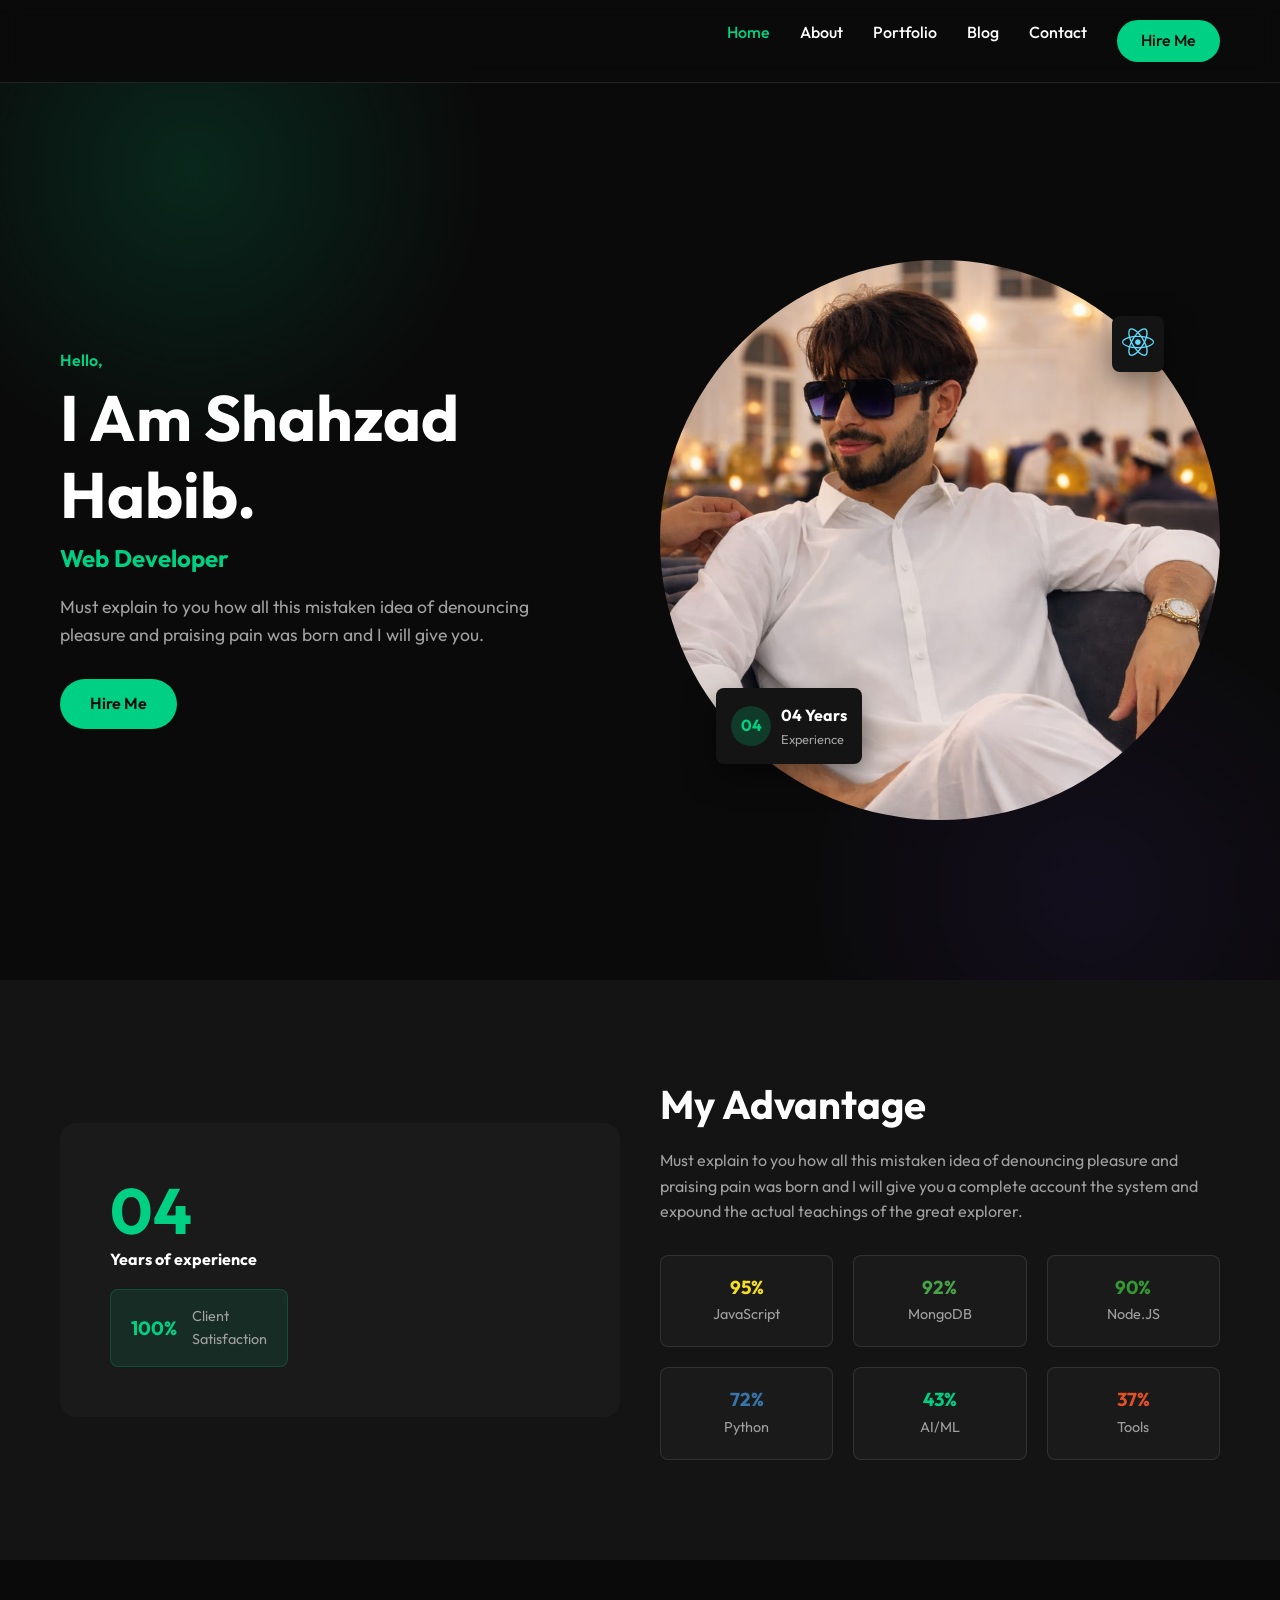
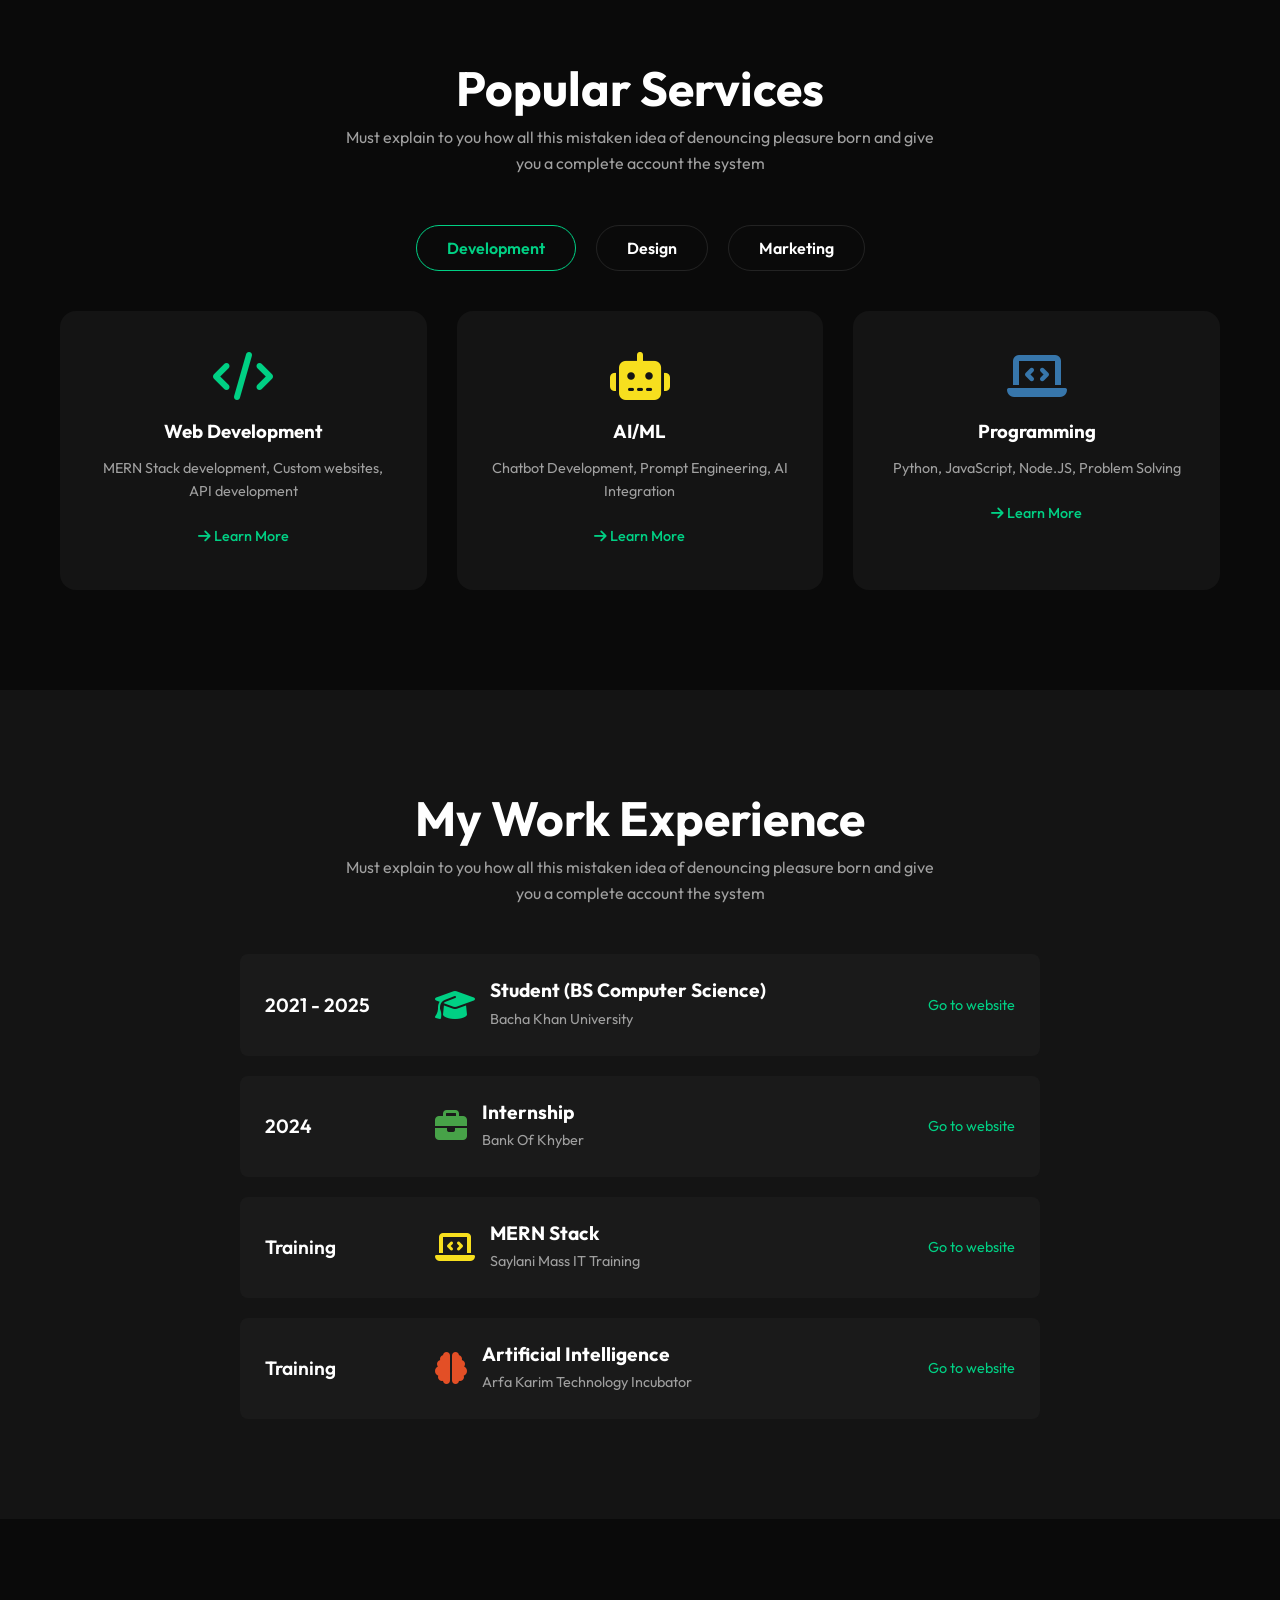
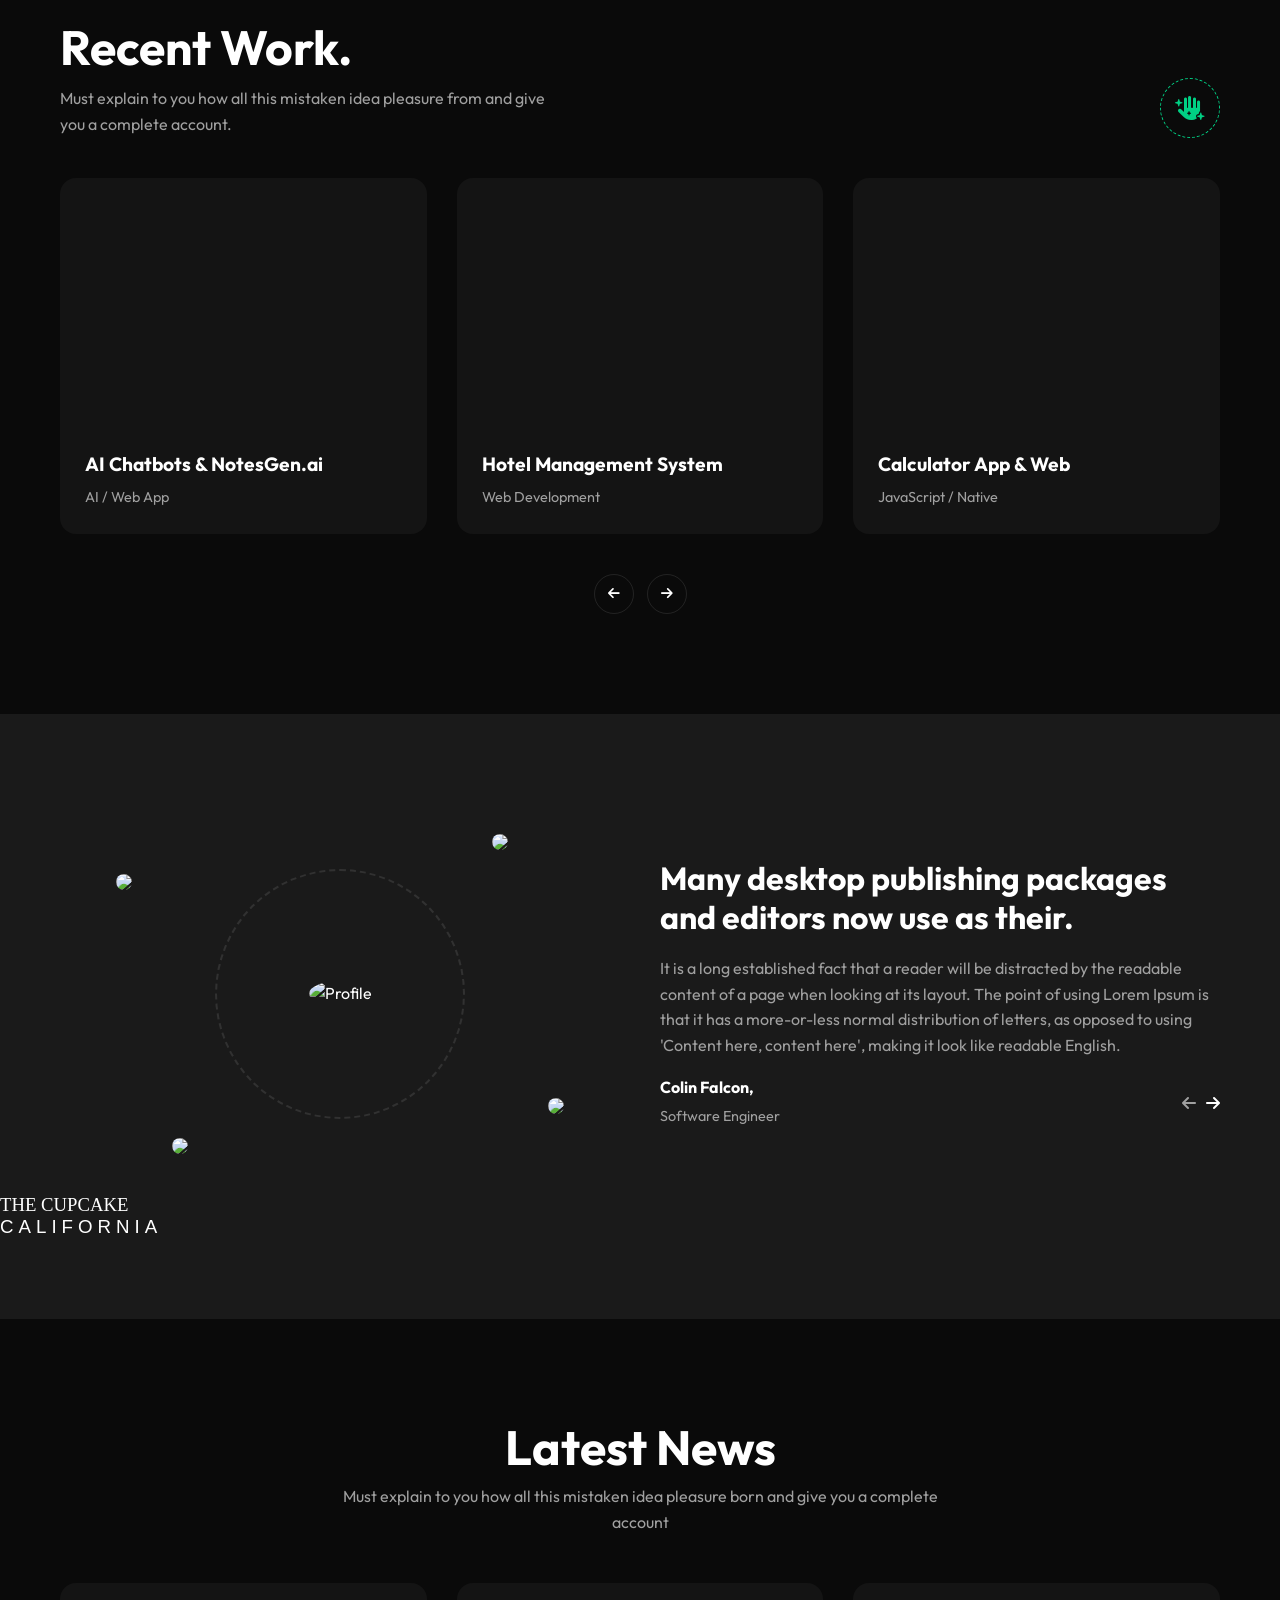
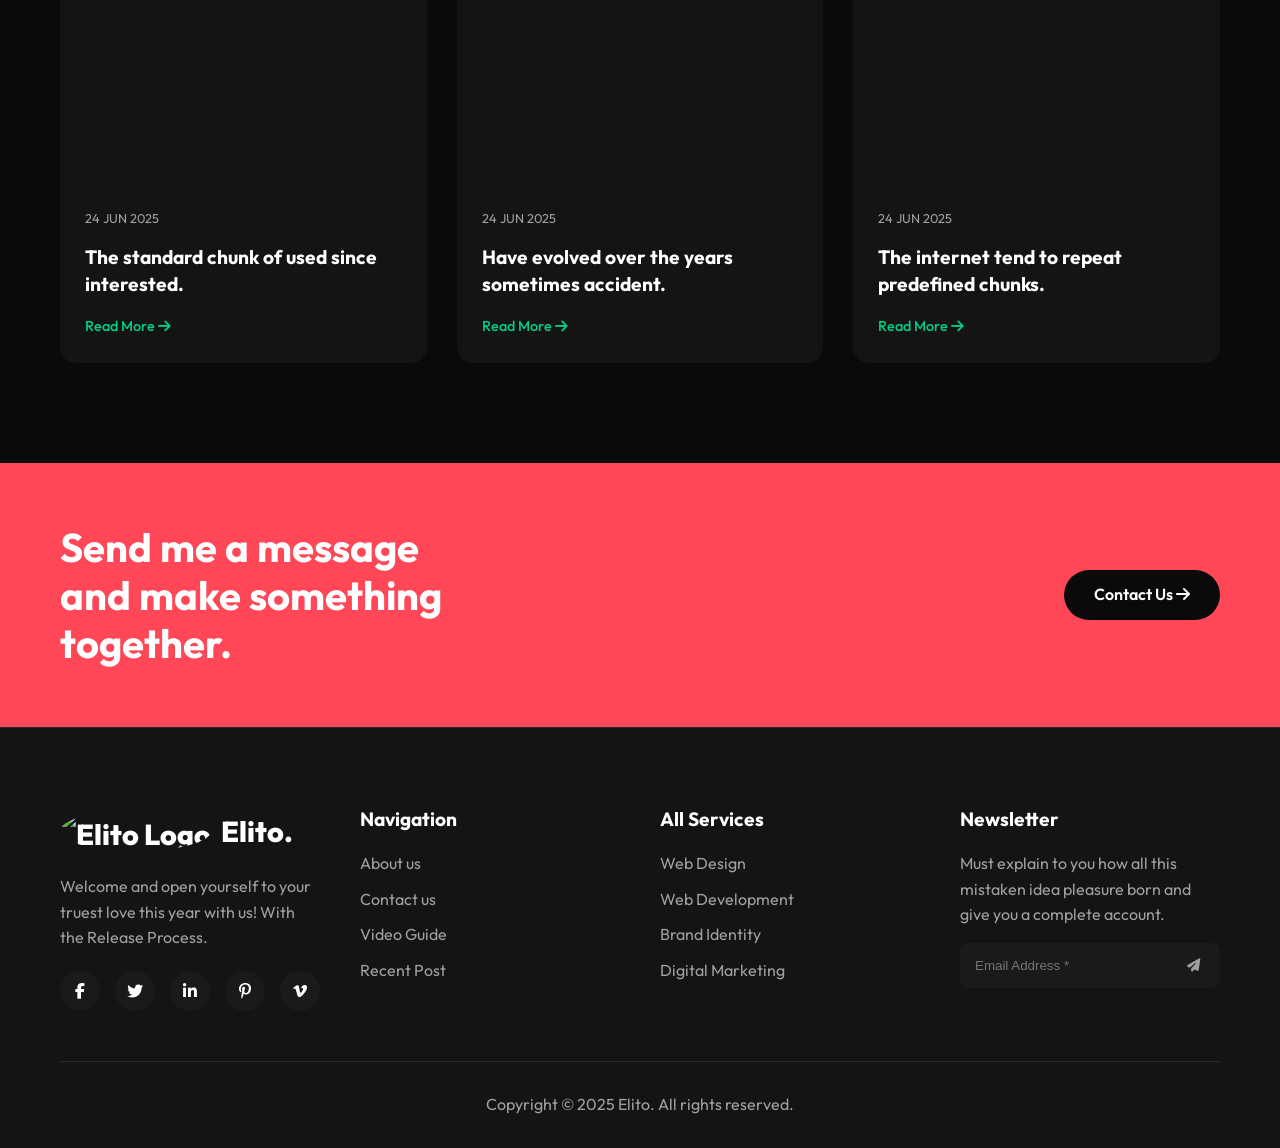
==== commit 41722153: "Updated some features" ====
--- a/index.html
+++ b/index.html
@@ -13,6 +13,12 @@
 </head>
 <body>
 
+</div>
+
+<!-- Custom Cursor -->
+<div class="cursor-dot" id="cursor-dot"></div>
+<div class="cursor-outline" id="cursor-outline"></div>
+
 <header class="header">
     <div class="container">
         <a href="index.html" class="logo">
@@ -305,68 +311,6 @@
             </div>
         </div>
     </div>
-</section>
-
-<!-- Pricing Plan -->
-<section>
-    <div class="container">
-        <h2 class="section-title">Pricing Plan</h2>
-        <p class="section-subtitle">Must explain to you how all this mistaken idea pleasure born and give you a complete account</p>
-
-        <div class="grid-3" style="align-items: center;">
-            <!-- Basic Plan -->
-            <div style="background: var(--bg-card); padding: 50px 30px; border-radius: var(--radius-md); text-align: center; border: 1px solid var(--border-color);">
-                <div style="display: inline-block; padding: 5px 15px; border-radius: var(--radius-sm); font-size: 0.8rem; font-weight: 600; margin-bottom: 20px; background: rgba(255,255,255,0.1);">BASIC</div>
-                <h2 style="font-size: 2.5rem; margin-bottom: 10px;">$120<span style="font-size: 1rem; color: var(--text-muted);"> / MONTH</span></h2>
-                <p class="text-muted" style="margin-bottom: 30px; font-size: 0.9rem;">Determine the Best Pricing Strategy For Your Business.</p>
-                <ul style="margin-bottom: 30px; color: var(--text-muted); font-size: 0.9rem; line-height: 2;">
-                    <li>Software Development</li>
-                    <li>Web Development</li>
-                    <li>Digital Marketing</li>
-                    <li>Graphic Design</li>
-                    <li>24/7 Support</li>
-                </ul>
-                <a href="#" class="btn btn-outline" style="width: 100%;">CHOOSE PLAN</a>
-            </div>
-
-            <!-- Standard Plan -->
-            <div style="background: var(--bg-lighter); padding: 60px 30px; border-radius: var(--radius-md); text-align: center; border: 2px solid var(--primary); transform: scale(1.05); box-shadow: 0 20px 40px rgba(0,0,0,0.4);">
-                <div style="display: inline-block; padding: 5px 15px; border-radius: var(--radius-sm); font-size: 0.8rem; font-weight: 600; margin-bottom: 20px; background: var(--primary); color: var(--bg-dark);">STANDARD</div>
-                <h2 style="font-size: 2.5rem; margin-bottom: 10px;">$210<span style="font-size: 1rem; color: var(--text-muted);"> / MONTH</span></h2>
-                <p class="text-muted" style="margin-bottom: 30px; font-size: 0.9rem;">Determine the Best Pricing Strategy For Your Business.</p>
-                <ul style="margin-bottom: 30px; color: var(--text-muted); font-size: 0.9rem; line-height: 2;">
-                    <li>Software Development</li>
-                    <li>Web Development</li>
-                    <li>Digital Marketing</li>
-                    <li>Graphic Design</li>
-                    <li>24/7 Support</li>
-                </ul>
-                <a href="#" class="btn btn-primary" style="width: 100%;">CHOOSE PLAN</a>
-            </div>
-
-            <!-- Premium Plan -->
-            <div style="background: var(--bg-card); padding: 50px 30px; border-radius: var(--radius-md); text-align: center; border: 1px solid var(--border-color);">
-                <div style="display: inline-block; padding: 5px 15px; border-radius: var(--radius-sm); font-size: 0.8rem; font-weight: 600; margin-bottom: 20px; background: rgba(255,255,255,0.1);">PREMIUM</div>
-                <h2 style="font-size: 2.5rem; margin-bottom: 10px;">$373<span style="font-size: 1rem; color: var(--text-muted);"> / MONTH</span></h2>
-                <p class="text-muted" style="margin-bottom: 30px; font-size: 0.9rem;">Determine the Best Pricing Strategy For Your Business.</p>
-                <ul style="margin-bottom: 30px; color: var(--text-muted); font-size: 0.9rem; line-height: 2;">
-                    <li>Software Development</li>
-                    <li>Web Development</li>
-                    <li>Digital Marketing</li>
-                    <li>Graphic Design</li>
-                    <li>24/7 Support</li>
-                </ul>
-                <a href="#" class="btn btn-outline" style="width: 100%;">CHOOSE PLAN</a>
-            </div>
-        </div>
-    </div>
-</section>
-
-<!-- Partners section -->
-<section style="padding: 40px 0; border-top: 1px solid var(--border-color); border-bottom: 1px solid var(--border-color);">
-    <div class="container" style="display: flex; justify-content: space-around; align-items: center; flex-wrap: wrap; gap: 30px; opacity: 0.5;">
-        <h3 style="font-family: serif; font-style: italic; margin: 0;">HOT DOG</h3>
-        <h3 style="font-family: sans-serif; font-weight: 800; letter-spacing: 2px; margin: 0;">AMERICAN</h3>
         <h3 style="font-family: serif; font-weight: 300; margin: 0;">THE CUPCAKE</h3>
         <h3 style="font-family: sans-serif; font-weight: 200; letter-spacing: 5px; margin: 0;">CALIFORNIA</h3>
     </div>
@@ -480,6 +424,9 @@
 
 <!-- JavaScript -->
 <script src="assets/js/main.js"></script>
+<script src="https://cdn.jsdelivr.net/gh/studio-freight/lenis@1.0.29/bundled/lenis.min.js"></script>
 </body>
 </html>
 
+
+
--- a/assets/css/style.css
+++ b/assets/css/style.css
@@ -26,12 +26,60 @@
     box-sizing: border-box;
 }
 
+html {
+    scroll-behavior: smooth;
+}
+
 body {
     font-family: var(--font-main);
     background-color: var(--bg-dark);
     color: var(--text-main);
     line-height: 1.6;
     overflow-x: hidden;
+    cursor: none; /* Hide default cursor */
+}
+
+/* Custom Cursor */
+.cursor-dot {
+    width: 8px;
+    height: 8px;
+    background-color: var(--primary);
+    border-radius: 50%;
+    position: fixed;
+    top: 0;
+    left: 0;
+    z-index: 10000;
+    pointer-events: none;
+    opacity: 0;
+    transition: width 0.2s ease, height 0.2s ease, opacity 0.3s ease;
+    transform: translate(-50%, -50%);
+}
+
+.cursor-outline {
+    width: 40px;
+    height: 40px;
+    border: 2px solid var(--primary);
+    background-color: rgba(0, 208, 132, 0.08);
+    border-radius: 50%;
+    position: fixed;
+    top: 0;
+    left: 0;
+    z-index: 9999;
+    pointer-events: none;
+    opacity: 0;
+    transition: width 0.2s ease, height 0.2s ease, background-color 0.2s ease, opacity 0.3s ease;
+    transform: translate(-50%, -50%);
+}
+
+.cursor-dot.visible,
+.cursor-outline.visible {
+    opacity: 1;
+}
+
+/* Hide on mobile/touch screens */
+@media (max-width: 768px) {
+    body { cursor: auto; }
+    .cursor-dot, .cursor-outline { display: none; }
 }
 
 a {
@@ -267,3 +315,59 @@
         grid-template-columns: 1fr;
     }
 }
+
+/* Preloader */
+.preloader {
+    position: fixed;
+    top: 0;
+    left: 0;
+    width: 100vw;
+    height: 100vh;
+    background: var(--bg-dark);
+    display: flex;
+    flex-direction: column;
+    justify-content: center;
+    align-items: center;
+    z-index: 9999;
+    transition: opacity 0.6s ease, visibility 0.6s ease;
+    gap: 24px;
+}
+
+.preloader.hidden {
+    opacity: 0;
+    visibility: hidden;
+}
+
+/* Ring loader */
+.loader-ring {
+    width: 64px;
+    height: 64px;
+    position: relative;
+}
+
+.loader-ring::before,
+.loader-ring::after {
+    content: '';
+    position: absolute;
+    border-radius: 50%;
+}
+
+.loader-ring::before {
+    width: 100%;
+    height: 100%;
+    border: 3px solid rgba(0, 208, 132, 0.15);
+}
+
+.loader-ring::after {
+    width: 100%;
+    height: 100%;
+    border: 3px solid transparent;
+    border-top-color: var(--primary);
+    animation: spin 1s cubic-bezier(0.68, -0.55, 0.27, 1.55) infinite;
+}
+
+@keyframes spin {
+    to { transform: rotate(360deg); }
+}
+
+
